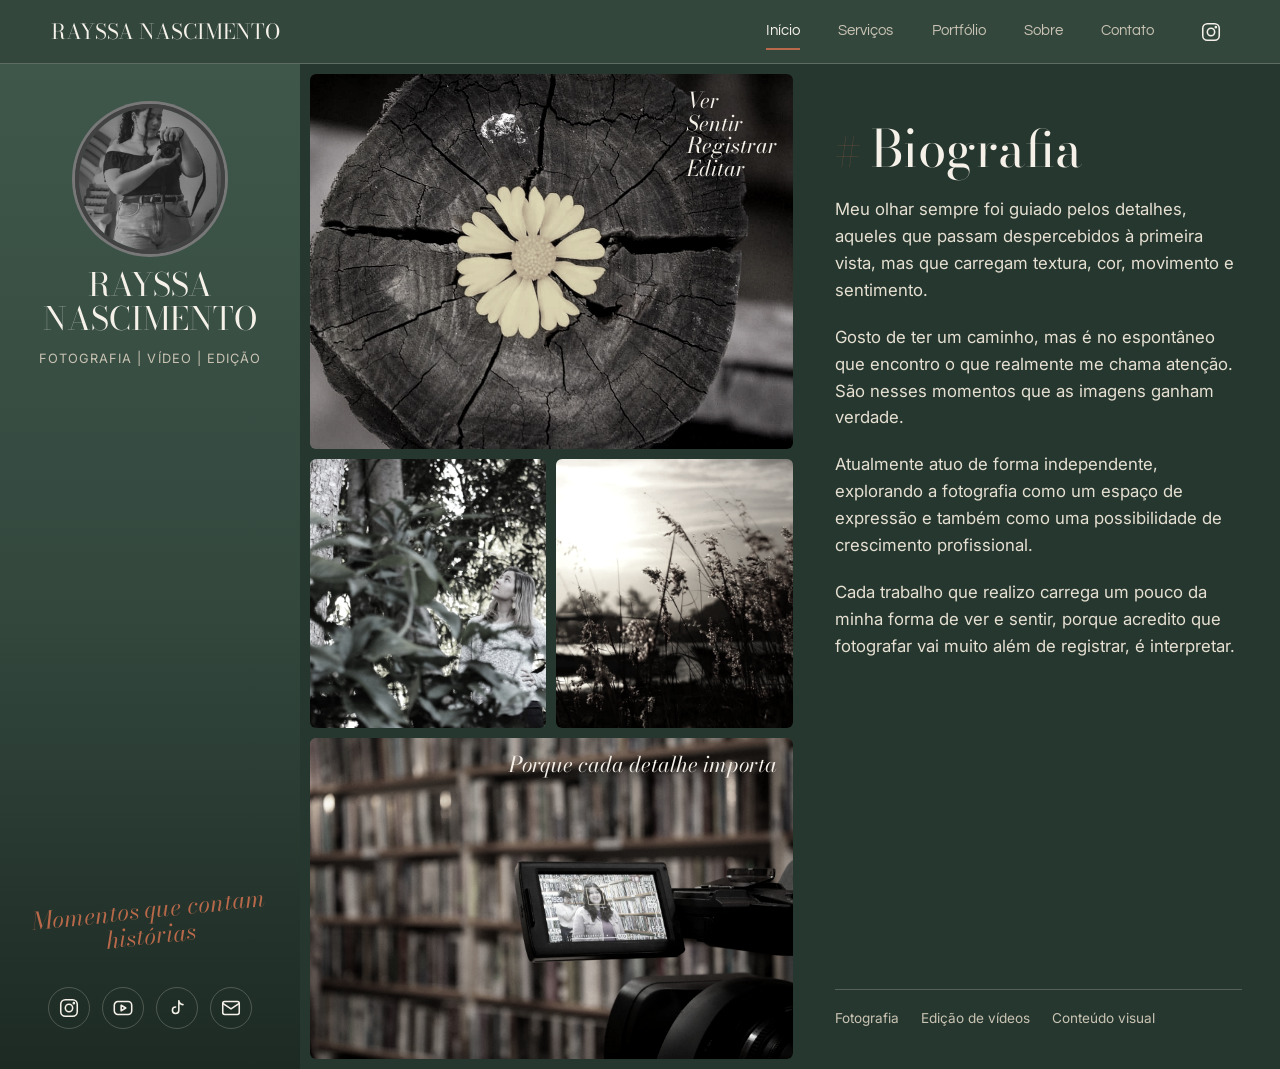
==== index.html @ fd4b6599 "Add files via upload" ====
<!DOCTYPE html>
<html lang="pt-BR">
<head>
<meta charset="UTF-8">
<meta name="viewport" content="width=device-width, initial-scale=1">
<title>Início | Rayssa Nascimento</title>
<link rel="preconnect" href="https://fonts.googleapis.com">
<link href="https://fonts.googleapis.com/css2?family=Bodoni+Moda:ital,wght@0,400;0,600;1,400&family=Inter:wght@400;500&family=Questrial&display=swap" rel="stylesheet">
<link rel="stylesheet" href="css/tokens.css">
<link rel="stylesheet" href="css/layout.css">
<link rel="stylesheet" href="css/components.css">
<link rel="stylesheet" href="css/transitions.css">
</head>
<body data-page="index">
<div id="app"></div>
<div class="curtain" aria-hidden="true"></div>
<script src="js/content.js"></script>
<script src="js/app.js"></script>
</body>
</html>
---- css/tokens.css ----
/* Cores, fontes e tempos. Mude aqui para trocar o visual do site inteiro. */
:root{
  --bg:#26372f; --panel:#33473d; --panel-2:#3f574b;
  --ink:#f5f1e9; --muted:#c9c3b3; --accent:#b9694a; --line:rgba(245,241,233,.22);
  --radius:6px; --gap:10px; --topbar-h:64px; --side-w:300px;
  --font-display:"Bodoni Moda",Georgia,serif;
  --font-body:Inter,system-ui,sans-serif; --font-nav:Questrial,Inter,sans-serif;
  --font-hand:"Bodoni Moda",Georgia,serif;
  --ease:cubic-bezier(.2,.7,.2,1); --speed:.45s;
}
*{box-sizing:border-box;margin:0}
html{background:var(--bg)}
body{font-family:var(--font-body);color:var(--ink);background:var(--bg);line-height:1.6;min-height:100vh}
img{display:block;max-width:100%}
a{color:inherit;text-decoration:none}
:focus-visible{outline:2px solid var(--accent);outline-offset:3px}
---- css/layout.css ----
/* Estrutura: topo, barra lateral, galeria de cards e texto. */
.topbar{position:sticky;top:0;z-index:20;height:var(--topbar-h);display:flex;align-items:center;justify-content:space-between;padding:0 clamp(16px,4vw,56px);background:var(--panel);border-bottom:1px solid var(--line)}
.brand{font-family:var(--font-display);text-transform:uppercase;font-size:1.3rem;line-height:1.05}
.topnav{display:flex;align-items:center;gap:clamp(14px,3vw,40px)}

.page{display:grid;grid-template-columns:var(--side-w) minmax(0,1.1fr) minmax(0,1fr);gap:var(--gap);min-height:calc(100vh - var(--topbar-h));padding-right:clamp(16px,3vw,48px)}
.side{background:linear-gradient(180deg,var(--panel-2),var(--panel) 55%,#1c2a23);padding:40px 28px;display:flex;flex-direction:column;align-items:center;text-align:center;gap:14px}
.side .name{font-family:var(--font-display);text-transform:uppercase;font-size:2rem;line-height:1.05}
.side .role{color:var(--muted);font-size:.8rem;letter-spacing:.08em}
.side .tagline{font-family:var(--font-hand);font-style:italic;color:var(--accent);font-size:1.5rem;line-height:1.1;margin-top:auto;transform:rotate(-6deg);padding:24px 0}

.gallery{display:grid;gap:var(--gap);padding:var(--gap) 0;min-height:0}
.gallery--home{grid-template-columns:1fr 1fr;grid-template-rows:1.4fr 1fr 1.2fr;grid-template-areas:"a a" "b c" "d d"}
.gallery--home .card:nth-child(1){grid-area:a}
.gallery--home .card:nth-child(2){grid-area:b}
.gallery--home .card:nth-child(3){grid-area:c}
.gallery--home .card:nth-child(4){grid-area:d}
.gallery--single{grid-template-columns:1fr}
/* Portfólio: grade de 10 fotos (2 colunas x 5 linhas). Mude o número de colunas aqui. */
.gallery--grid{grid-template-columns:repeat(2,1fr);grid-auto-rows:minmax(200px,1fr);align-content:start}

.text{padding:56px 0 40px 32px;display:flex;flex-direction:column;gap:20px}
.text h1{font-family:var(--font-display);font-weight:400;font-size:clamp(2.2rem,4vw,3.4rem);line-height:1.1}
.text h1::before{content:"# ";color:var(--accent);font-size:.8em}
.text p{max-width:56ch;color:#e6e0d2;font-size:1.05rem}
.tags{display:flex;flex-wrap:wrap;gap:8px 22px;border-top:1px solid var(--line);padding-top:18px;margin-top:auto;color:var(--muted);font-size:.85rem}

@media (max-width:1000px){
  .page{grid-template-columns:1fr;padding:0}
  .side{padding:28px 20px}
  .side .tagline{margin-top:0}
  .gallery{padding:0 var(--gap);min-height:70vh}
  .text{padding:24px 20px 48px}
}
@media (max-width:640px){
  .topbar{flex-wrap:wrap;height:auto;padding:10px 16px;gap:8px}
  .topnav{gap:14px;flex-wrap:wrap;font-size:.9rem}
}
---- css/components.css ----
/* Botões do topo, cards, ícones e modo de edição. */
.navlink{font-family:var(--font-nav);position:relative;font-size:.95rem;padding:6px 0;color:var(--muted);transition:color .25s}
.navlink::after{content:"";position:absolute;left:0;right:0;bottom:0;height:2px;background:var(--accent);transform:scaleX(0);transform-origin:left;transition:transform .35s var(--ease)}
.navlink:hover,.navlink[aria-current="page"]{color:var(--ink)}
.navlink:hover::after,.navlink[aria-current="page"]::after{transform:scaleX(1)}

.icon{width:22px;height:22px;stroke:currentColor;fill:none;stroke-width:1.7;stroke-linecap:round;stroke-linejoin:round}
.social{display:flex;gap:12px}
.social a{width:42px;height:42px;display:grid;place-items:center;border:1px solid var(--line);border-radius:50%;transition:transform .3s var(--ease),background .3s,border-color .3s}
.social a:hover{transform:translateY(-4px);background:var(--accent);border-color:var(--accent)}
.topnav .social a{width:36px;height:36px;border:0}

.avatar{width:150px;height:150px;border-radius:50%;object-fit:cover;filter:grayscale(1);border:4px solid var(--panel);box-shadow:0 0 0 3px var(--accent);transition:filter .5s,transform .5s var(--ease)}
.avatar:hover{filter:none;transform:scale(1.05) rotate(-2deg)}

.card{position:relative;overflow:hidden;border-radius:var(--radius);background:var(--panel);min-height:180px}
.card img{width:100%;height:100%;object-fit:cover;filter:grayscale(.85) contrast(1.05);transition:transform .8s var(--ease),filter .6s}
.card:hover img{transform:scale(1.07);filter:grayscale(0)}
.card figcaption{position:absolute;right:16px;top:16px;max-width:60%;font-family:var(--font-hand);font-style:italic;font-size:1.35rem;line-height:1.05;text-shadow:0 2px 10px rgba(0,0,0,.6);transition:transform .4s var(--ease)}
.card:hover figcaption{transform:translateY(-4px) rotate(-2deg)}
---- css/transitions.css ----
/* Transição entre telas: cortina que cobre e revela a página. */
.curtain{position:fixed;inset:0;z-index:100;background:var(--accent);transform:translateX(-100%);pointer-events:none}
body.is-entering .curtain{animation:reveal var(--speed) var(--ease) forwards}
body.is-leaving .curtain{animation:cover var(--speed) var(--ease) forwards}
@keyframes cover{from{transform:translateX(-100%)}to{transform:translateX(0)}}
@keyframes reveal{from{transform:translateX(0)}to{transform:translateX(100%)}}
@media (prefers-reduced-motion:reduce){
  *{animation-duration:.01ms!important;transition-duration:.01ms!important}
}
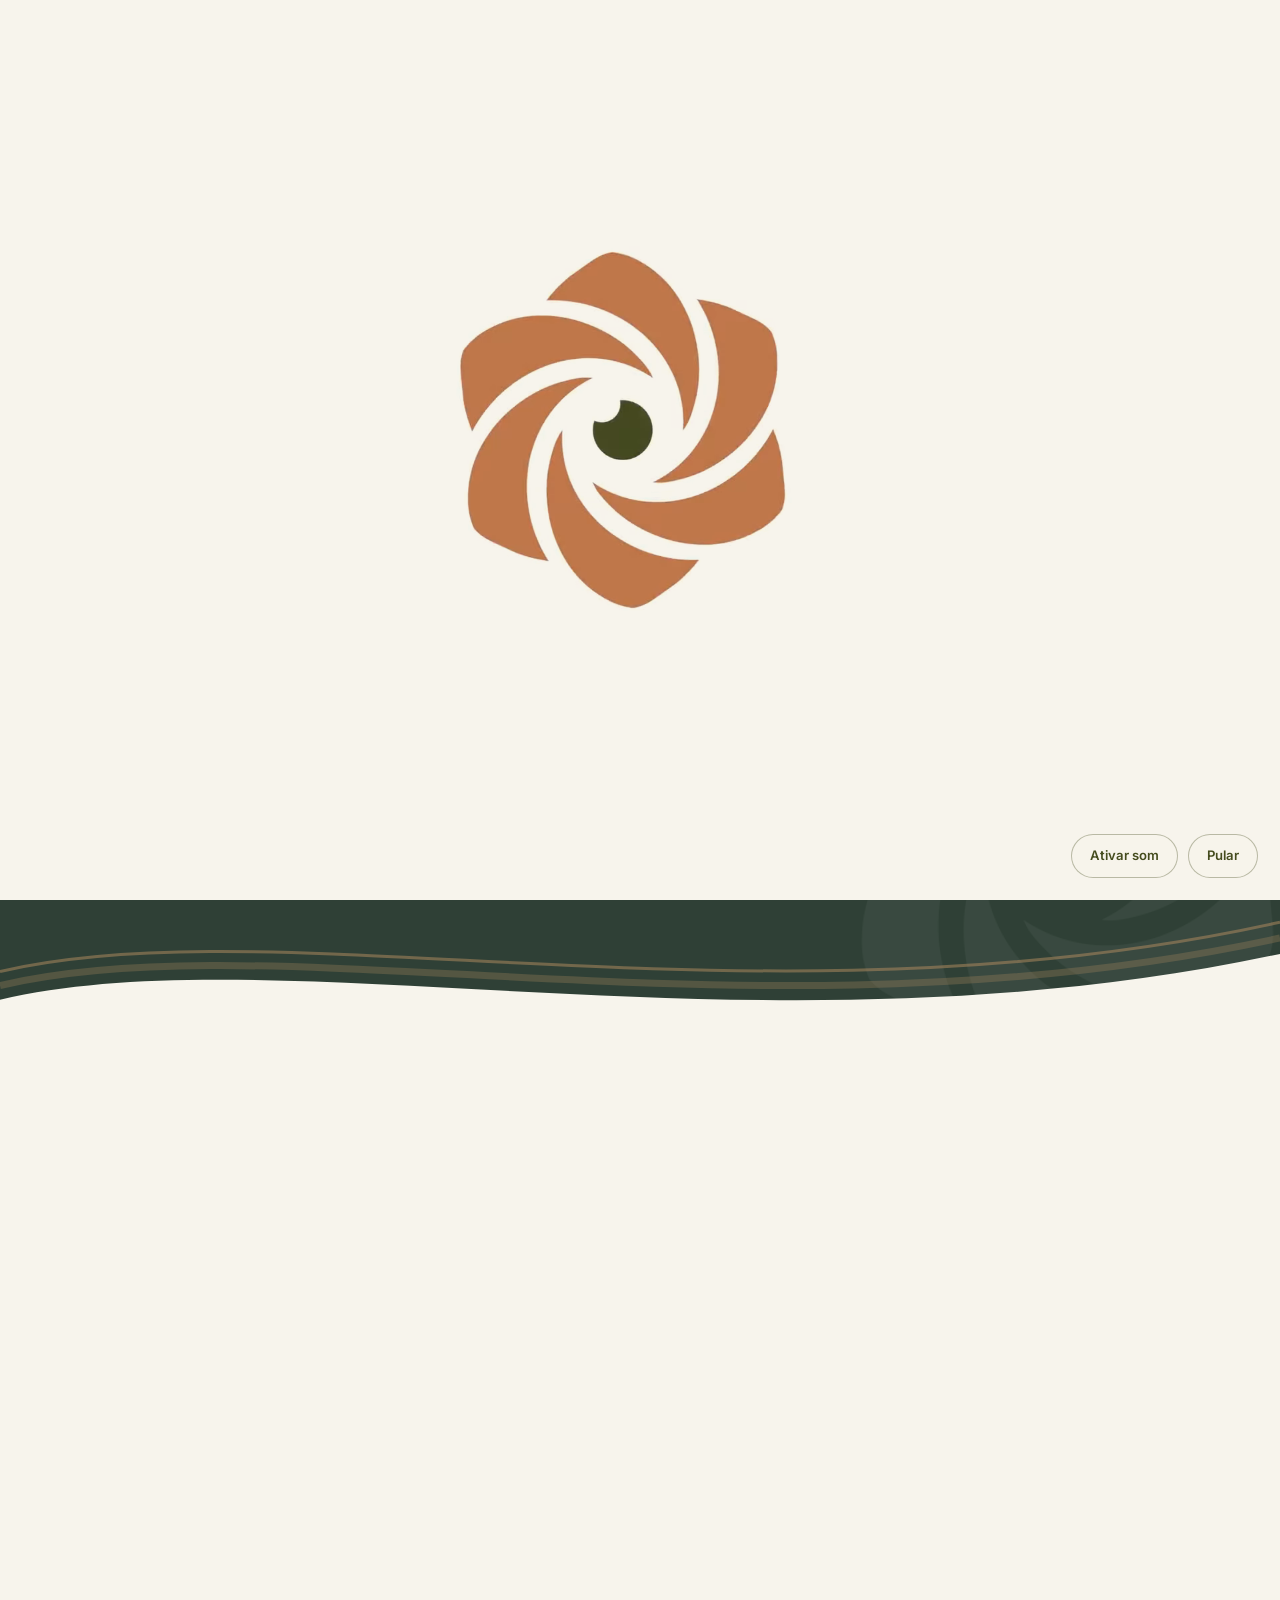
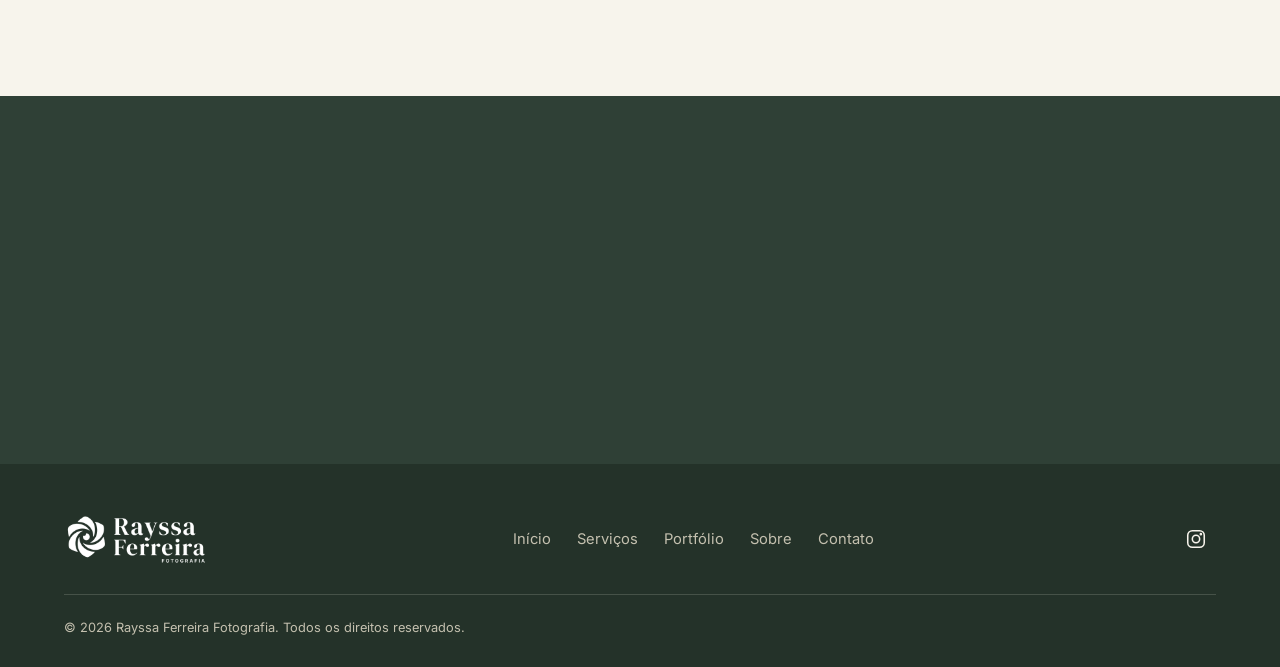
==== commit e217cb29: "Add files via upload" ====
--- a/index.html
+++ b/index.html
@@ -1,20 +1,31 @@
-<!DOCTYPE html>
-<html lang="pt-BR">
-<head>
-<meta charset="UTF-8">
-<meta name="viewport" content="width=device-width, initial-scale=1">
-<title>Início | Rayssa Nascimento</title>
-<link rel="preconnect" href="https://fonts.googleapis.com">
-<link href="https://fonts.googleapis.com/css2?family=Bodoni+Moda:ital,wght@0,400;0,600;1,400&family=Inter:wght@400;500&family=Questrial&display=swap" rel="stylesheet">
-<link rel="stylesheet" href="css/tokens.css">
-<link rel="stylesheet" href="css/layout.css">
-<link rel="stylesheet" href="css/components.css">
-<link rel="stylesheet" href="css/transitions.css">
-</head>
-<body data-page="index">
-<div id="app"></div>
-<div class="curtain" aria-hidden="true"></div>
-<script src="js/content.js"></script>
-<script src="js/app.js"></script>
-</body>
-</html>
+<!DOCTYPE html>
+<html lang="pt-BR">
+<head>
+<meta charset="UTF-8">
+<meta name="viewport" content="width=device-width, initial-scale=1">
+<title>Início | Rayssa Ferreira Fotografia</title>
+<meta name="description" content="Rayssa Ferreira Fotografia: fotografia, vídeo e edição.">
+<link rel="icon" href="assets/brand/favicon.png">
+<link rel="preconnect" href="https://fonts.googleapis.com">
+<link rel="preconnect" href="https://fonts.gstatic.com" crossorigin>
+<link href="https://fonts.googleapis.com/css2?family=DM+Serif+Display:ital@0;1&family=Inter:wght@400;500;600&display=swap" rel="stylesheet">
+<link rel="stylesheet" href="css/tokens.css">
+<link rel="stylesheet" href="css/layout.css">
+<link rel="stylesheet" href="css/components.css">
+<link rel="stylesheet" href="css/transitions.css">
+<script>
+  /* A abertura com vídeo só roda na página inicial, uma vez por visita. */
+  (function(){try{
+    var home=document.documentElement;
+    if("index"==="index"&&!sessionStorage.getItem("introDone")&&!matchMedia("(prefers-reduced-motion: reduce)").matches){home.classList.add("intro-active");}
+  }catch(e){}})();
+</script>
+</head>
+<body data-page="index">
+<div id="app"></div>
+<div class="curtain" aria-hidden="true"></div>
+<script src="js/content.js"></script>
+<script src="js/app.js"></script>
+<script src="js/intro.js"></script>
+</body>
+</html>
--- a/css/tokens.css
+++ b/css/tokens.css
@@ -1,16 +1,22 @@
-/* Cores, fontes e tempos. Mude aqui para trocar o visual do site inteiro. */
-:root{
-  --bg:#26372f; --panel:#33473d; --panel-2:#3f574b;
-  --ink:#f5f1e9; --muted:#c9c3b3; --accent:#b9694a; --line:rgba(245,241,233,.22);
-  --radius:6px; --gap:10px; --topbar-h:64px; --side-w:300px;
-  --font-display:"Bodoni Moda",Georgia,serif;
-  --font-body:Inter,system-ui,sans-serif; --font-nav:Questrial,Inter,sans-serif;
-  --font-hand:"Bodoni Moda",Georgia,serif;
-  --ease:cubic-bezier(.2,.7,.2,1); --speed:.45s;
-}
-*{box-sizing:border-box;margin:0}
-html{background:var(--bg)}
-body{font-family:var(--font-body);color:var(--ink);background:var(--bg);line-height:1.6;min-height:100vh}
-img{display:block;max-width:100%}
-a{color:inherit;text-decoration:none}
-:focus-visible{outline:2px solid var(--accent);outline-offset:3px}
+/* Identidade visual (manual de marca). Mude aqui para trocar o visual do site inteiro. */
+:root{
+  /* Paleta do manual */
+  --creme:#F7F4EC; --oliva:#454C1E; --terracota:#C67C4E; --areia:#A9885D; --grafite:#1F1F21;
+  /* Verdes de apoio (superfícies escuras, como no site de referência) */
+  --verde:#2F4036; --verde-2:#3A4D41; --verde-3:#243229;
+  --texto-escuro:#E9E4D6; --texto-suave:#C4C0AF;
+  --linha:rgba(247,244,236,.16); --linha-clara:rgba(69,76,30,.16);
+
+  --font-display:"DM Serif Display",Georgia,serif;
+  --font-body:Inter,system-ui,sans-serif;
+
+  --topbar-h:78px; --raio:6px; --gap:12px; --maxw:1280px;
+  --ease:cubic-bezier(.2,.7,.2,1); --speed:.5s;
+}
+*{box-sizing:border-box;margin:0;padding:0}
+html{background:var(--creme);scroll-behavior:smooth}
+body{font-family:var(--font-body);color:var(--grafite);background:var(--creme);line-height:1.65;-webkit-font-smoothing:antialiased}
+img,video{display:block;max-width:100%}
+a{color:inherit;text-decoration:none}
+button{font:inherit;cursor:pointer}
+:focus-visible{outline:2px solid var(--terracota);outline-offset:3px}
--- a/css/layout.css
+++ b/css/layout.css
@@ -1,38 +1,65 @@
-/* Estrutura: topo, barra lateral, galeria de cards e texto. */
-.topbar{position:sticky;top:0;z-index:20;height:var(--topbar-h);display:flex;align-items:center;justify-content:space-between;padding:0 clamp(16px,4vw,56px);background:var(--panel);border-bottom:1px solid var(--line)}
-.brand{font-family:var(--font-display);text-transform:uppercase;font-size:1.3rem;line-height:1.05}
-.topnav{display:flex;align-items:center;gap:clamp(14px,3vw,40px)}
-
-.page{display:grid;grid-template-columns:var(--side-w) minmax(0,1.1fr) minmax(0,1fr);gap:var(--gap);min-height:calc(100vh - var(--topbar-h));padding-right:clamp(16px,3vw,48px)}
-.side{background:linear-gradient(180deg,var(--panel-2),var(--panel) 55%,#1c2a23);padding:40px 28px;display:flex;flex-direction:column;align-items:center;text-align:center;gap:14px}
-.side .name{font-family:var(--font-display);text-transform:uppercase;font-size:2rem;line-height:1.05}
-.side .role{color:var(--muted);font-size:.8rem;letter-spacing:.08em}
-.side .tagline{font-family:var(--font-hand);font-style:italic;color:var(--accent);font-size:1.5rem;line-height:1.1;margin-top:auto;transform:rotate(-6deg);padding:24px 0}
-
-.gallery{display:grid;gap:var(--gap);padding:var(--gap) 0;min-height:0}
-.gallery--home{grid-template-columns:1fr 1fr;grid-template-rows:1.4fr 1fr 1.2fr;grid-template-areas:"a a" "b c" "d d"}
-.gallery--home .card:nth-child(1){grid-area:a}
-.gallery--home .card:nth-child(2){grid-area:b}
-.gallery--home .card:nth-child(3){grid-area:c}
-.gallery--home .card:nth-child(4){grid-area:d}
-.gallery--single{grid-template-columns:1fr}
-/* Portfólio: grade de 10 fotos (2 colunas x 5 linhas). Mude o número de colunas aqui. */
-.gallery--grid{grid-template-columns:repeat(2,1fr);grid-auto-rows:minmax(200px,1fr);align-content:start}
-
-.text{padding:56px 0 40px 32px;display:flex;flex-direction:column;gap:20px}
-.text h1{font-family:var(--font-display);font-weight:400;font-size:clamp(2.2rem,4vw,3.4rem);line-height:1.1}
-.text h1::before{content:"# ";color:var(--accent);font-size:.8em}
-.text p{max-width:56ch;color:#e6e0d2;font-size:1.05rem}
-.tags{display:flex;flex-wrap:wrap;gap:8px 22px;border-top:1px solid var(--line);padding-top:18px;margin-top:auto;color:var(--muted);font-size:.85rem}
-
-@media (max-width:1000px){
-  .page{grid-template-columns:1fr;padding:0}
-  .side{padding:28px 20px}
-  .side .tagline{margin-top:0}
-  .gallery{padding:0 var(--gap);min-height:70vh}
-  .text{padding:24px 20px 48px}
-}
-@media (max-width:640px){
-  .topbar{flex-wrap:wrap;height:auto;padding:10px 16px;gap:8px}
-  .topnav{gap:14px;flex-wrap:wrap;font-size:.9rem}
-}
+/* Estrutura: topo, hero (verde), onda, seção clara e rodapé. */
+.topbar{position:sticky;top:0;z-index:50;height:var(--topbar-h);display:flex;align-items:center;justify-content:space-between;padding:0 clamp(18px,5vw,72px);background:var(--verde);border-bottom:1px solid var(--linha)}
+.brand img{height:46px;width:auto;transition:opacity .6s var(--ease)}
+.topnav{display:flex;align-items:center;gap:clamp(16px,2.6vw,38px)}
+
+.hero{position:relative;overflow:hidden;background:var(--verde);color:var(--texto-escuro);padding:clamp(48px,7vw,96px) clamp(18px,5vw,72px) clamp(120px,14vw,200px)}
+.hero__mark{position:absolute;right:-6%;bottom:-8%;width:min(46vw,620px);opacity:.05;pointer-events:none}
+.hero__grid{position:relative;max-width:var(--maxw);margin:0 auto;display:grid;grid-template-columns:minmax(0,1fr) minmax(0,1.05fr);gap:clamp(28px,5vw,80px);align-items:center}
+.hero--text .hero__grid{grid-template-columns:1fr}
+.hero__text{display:flex;flex-direction:column;gap:22px}
+.eyebrow{font-size:.78rem;letter-spacing:.24em;text-transform:uppercase;color:var(--areia);font-weight:600}
+.hero h1{font-family:var(--font-display);font-weight:400;font-size:clamp(2.6rem,5.4vw,4.8rem);line-height:1.04;color:var(--creme)}
+.hero h1 em{color:var(--terracota)}
+.lead{max-width:48ch;font-size:1.08rem;color:var(--texto-suave)}
+.actions{display:flex;flex-wrap:wrap;gap:14px;margin-top:8px}
+
+.gallery{display:grid;gap:var(--gap)}
+.gallery--home{grid-template-columns:1fr 1fr;grid-template-rows:1.35fr 1fr;grid-template-areas:"a a" "b c";height:clamp(460px,58vw,680px)}
+.gallery--home .card:nth-child(1){grid-area:a}
+.gallery--home .card:nth-child(2){grid-area:b}
+.gallery--home .card:nth-child(3){grid-area:c}
+.gallery--home .card:nth-child(n+4){display:none}
+.gallery--single{height:clamp(420px,52vw,640px)}
+
+.wave{position:absolute;left:0;right:0;bottom:-1px;line-height:0;pointer-events:none}
+.wave svg{display:block;width:100%;height:clamp(70px,11vw,170px)}
+
+.section{padding:clamp(56px,8vw,110px) clamp(18px,5vw,72px)}
+.section__in{max-width:var(--maxw);margin:0 auto}
+.section h2{font-family:var(--font-display);font-weight:400;font-size:clamp(2rem,3.6vw,3.2rem);line-height:1.1;color:var(--oliva);margin-bottom:28px}
+.section h2::before{content:"# ";color:var(--terracota)}
+
+.bio{display:grid;grid-template-columns:minmax(220px,300px) minmax(0,1fr);gap:clamp(28px,6vw,90px);align-items:start}
+.bio__text{display:flex;flex-direction:column;gap:18px;max-width:62ch}
+.bio__text p{font-size:1.08rem;color:#3b3d30}
+.tags{display:flex;flex-wrap:wrap;gap:10px 26px;margin-top:10px;padding-top:22px;border-top:1px solid var(--linha-clara);font-size:.9rem;font-weight:500;color:var(--oliva)}
+.tags span{display:flex;align-items:center;gap:10px}
+.tags span::before{content:"";width:7px;height:7px;border-radius:50%;background:var(--terracota)}
+
+.grid-3{display:grid;grid-template-columns:repeat(auto-fit,minmax(260px,1fr));gap:20px}
+.portfolio-grid{display:grid;grid-template-columns:repeat(5,1fr);gap:16px}
+
+.cta-band{background:var(--verde);color:var(--texto-escuro);text-align:center;padding:clamp(56px,8vw,96px) 20px}
+.cta-band h2{font-family:var(--font-display);font-weight:400;font-size:clamp(2rem,4vw,3.4rem);line-height:1.1;color:var(--creme);margin-bottom:12px}
+.cta-band p{color:var(--texto-suave);margin-bottom:28px}
+.cta-band .actions{justify-content:center}
+
+.footer{background:var(--verde-3);color:var(--texto-suave);padding:48px clamp(18px,5vw,72px) 28px}
+.footer__in{max-width:var(--maxw);margin:0 auto;display:flex;flex-wrap:wrap;gap:28px 48px;align-items:center;justify-content:space-between}
+.footer img{height:54px;width:auto}
+.footer nav{display:flex;flex-wrap:wrap;gap:8px 26px;font-size:.92rem}
+.footer nav a:hover{color:var(--creme)}
+.footer small{display:block;width:100%;padding-top:22px;border-top:1px solid var(--linha);font-size:.8rem}
+
+@media (max-width:1100px){.portfolio-grid{grid-template-columns:repeat(3,1fr)}}
+@media (max-width:900px){
+  .hero__grid,.bio{grid-template-columns:1fr}
+  .bio .avatar{margin:0 auto}
+}
+@media (max-width:700px){
+  .topbar{height:auto;flex-wrap:wrap;padding:12px 18px;gap:6px 18px}
+  .brand img{height:38px}
+  .topnav{width:100%;gap:18px;overflow-x:auto;padding-bottom:4px}
+  .portfolio-grid{grid-template-columns:repeat(2,1fr);gap:10px}
+}
--- a/css/transitions.css
+++ b/css/transitions.css
@@ -1,9 +1,32 @@
-/* Transição entre telas: cortina que cobre e revela a página. */
-.curtain{position:fixed;inset:0;z-index:100;background:var(--accent);transform:translateX(-100%);pointer-events:none}
-body.is-entering .curtain{animation:reveal var(--speed) var(--ease) forwards}
-body.is-leaving .curtain{animation:cover var(--speed) var(--ease) forwards}
-@keyframes cover{from{transform:translateX(-100%)}to{transform:translateX(0)}}
-@keyframes reveal{from{transform:translateX(0)}to{transform:translateX(100%)}}
-@media (prefers-reduced-motion:reduce){
-  *{animation-duration:.01ms!important;transition-duration:.01ms!important}
-}
+/* Transição entre telas (cortina) e abertura com vídeo. */
+.curtain{position:fixed;inset:0;z-index:180;background:var(--terracota);transform:translateX(-100%);pointer-events:none}
+body.is-entering .curtain{animation:reveal var(--speed) var(--ease) forwards}
+body.is-leaving .curtain{animation:cover var(--speed) var(--ease) forwards}
+@keyframes cover{from{transform:translateX(-100%)}to{transform:translateX(0)}}
+@keyframes reveal{from{transform:translateX(0)}to{transform:translateX(100%)}}
+
+/* Abertura: o vídeo ocupa a tela, depois diminui até o logo do canto superior esquerdo. */
+html.intro-active{overflow:hidden}
+html.intro-active body::before{content:"";position:fixed;inset:0;z-index:199;background:var(--creme)}
+html.intro-active .brand img{opacity:0}
+.intro{position:fixed;inset:0;z-index:200;background:var(--creme);transition:background .9s var(--ease)}
+.intro__stage{position:absolute;inset:0;display:grid;place-items:center}
+.intro__video{width:100%;height:100%;object-fit:contain;mix-blend-mode:multiply;transition:opacity .5s .5s}
+.intro.is-shrinking{background:transparent}
+.intro.is-shrinking .intro__ui{opacity:0;pointer-events:none}
+.intro__ui{position:absolute;right:22px;bottom:22px;display:flex;gap:10px;transition:opacity .3s}
+.intro__ui button{padding:10px 18px;border-radius:999px;border:1px solid rgba(69,76,30,.35);background:rgba(247,244,236,.8);color:var(--oliva);font-size:.82rem;font-weight:600;transition:background .25s,color .25s}
+.intro__ui button:hover{background:var(--oliva);color:var(--creme)}
+
+@media (prefers-reduced-motion:reduce){
+  *{animation-duration:.01ms!important;transition-duration:.01ms!important}
+  .reveal{opacity:1;transform:none}
+}
+html.intro-ready body::before{display:none}
+.intro.is-fading{opacity:0;transition:opacity .6s}
+.intro__fly{position:fixed;z-index:201;transform-origin:0 0;pointer-events:none;transition:transform 1s var(--ease),opacity .4s}
+.intro__fly img{position:absolute;inset:0;width:100%;height:100%}
+.intro__fly .a,.intro__fly .b{transition:opacity .45s .45s}
+.intro__fly .b{opacity:0}
+.intro__fly.is-landing .a{opacity:0}
+.intro__fly.is-landing .b{opacity:1}
